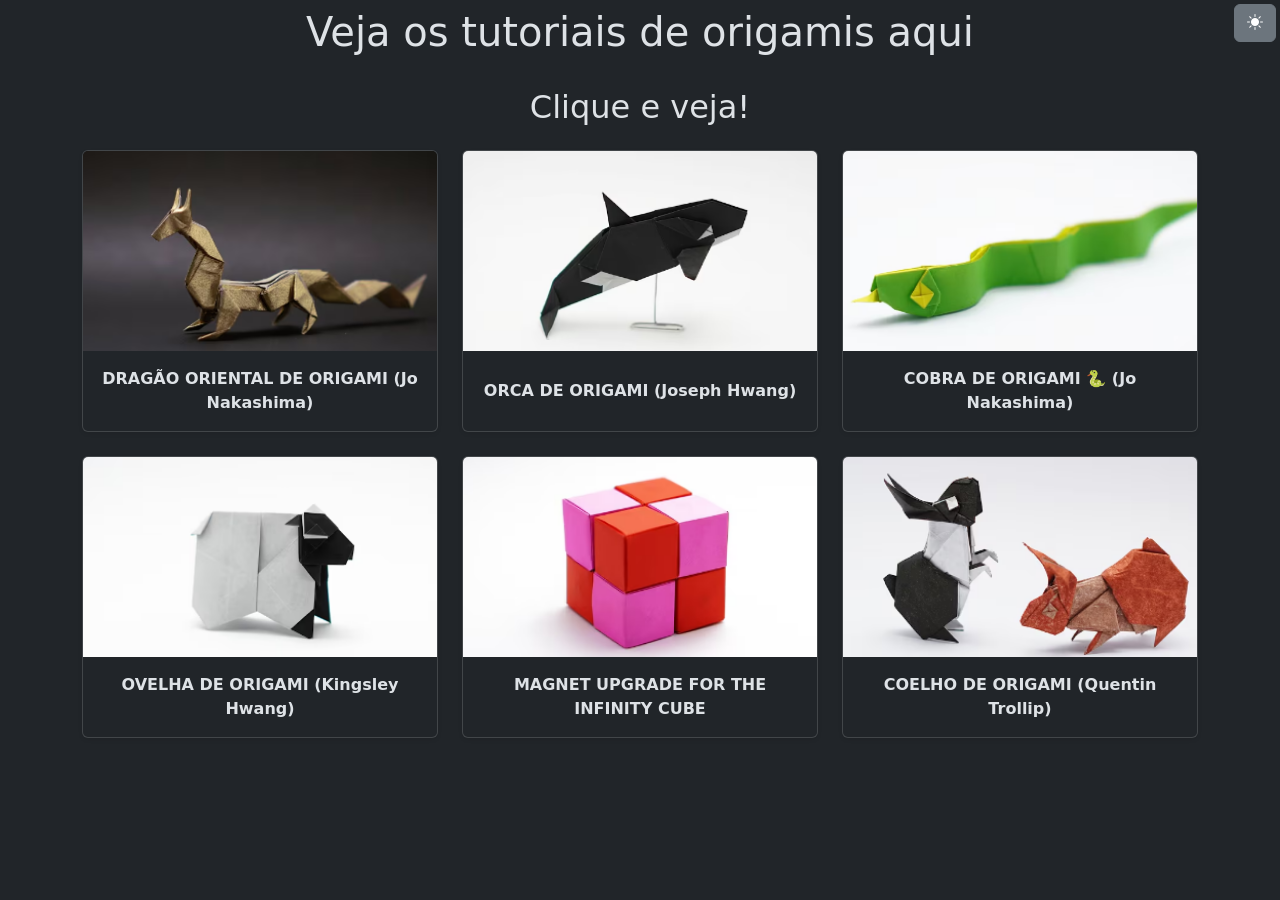
==== aula18/index.html @ 7c2fd2b0 "origami" ====
<!doctype html>
<html lang="pt-br" data-bs-theme="dark">
  <head>
    <meta charset="UTF-8" />
    <meta name="viewport" content="width=device-width, initial-scale=1.0" />
    <link
      href="https://cdn.jsdelivr.net/npm/bootstrap@5.3.8/dist/css/bootstrap.min.css"
      rel="stylesheet"
      integrity="sha384-sRIl4kxILFvY47J16cr9ZwB07vP4J8+LH7qKQnuqkuIAvNWLzeN8tE5YBujZqJLB"
      crossorigin="anonymous"
    />
    <link rel="stylesheet" href="https://cdn.jsdelivr.net/npm/bootstrap-icons@1.13.1/font/bootstrap-icons.min.css">
    <title>Origamis</title>
  </head>
  <body>
    <button  class="btn btn-secondary position-absolute top-0 end-0 m-1 " id="alterarTema" onclick="mudarTema()"><i class="bi bi-brightness-high-fill"></i></button>
    <h1 class="text-center m-2">Veja os tutoriais de origamis aqui</h1>
    <br />
    <h2 class="text-center">Clique e veja!</h2>
    <div class="container text-center my-4">
      <div class="row g-4" id="linha">
        
      </div>
    </div>

<!-- Modal -->
<div class="modal fade" id="ModalOrigami" tabindex="-1" aria-labelledby="exampleModalLabel" aria-hidden="true">
  <div class="modal-dialog modal-dialog-centered modal-lg">
    <div class="modal-content">
      <div class="modal-header">
        <h1 class="modal-title fs-5" id="tituloModal"></h1>
        <button type="button" class="btn-close" data-bs-dismiss="modal" aria-label="Close"></button>
      </div>
      <div class="modal-body">
        <div class="ratio ratio-16x9">
          <iframe id="video" src="" title="YouTube video player" frameborder="0" allow="accelerometer; autoplay; clipboard-write; encrypted-media; gyroscope; picture-in-picture; web-share" referrerpolicy="strict-origin-when-cross-origin" allowfullscreen></iframe>
        </div>
      </div>
    </div>
  </div>
</div>
    <script
      src="https://cdn.jsdelivr.net/npm/bootstrap@5.3.8/dist/js/bootstrap.bundle.min.js"
      integrity="sha384-FKyoEForCGlyvwx9Hj09JcYn3nv7wiPVlz7YYwJrWVcXK/BmnVDxM+D2scQbITxI"
      crossorigin="anonymous"
    ></script>
    <script src="script.js"></script>
  </body>
</html>
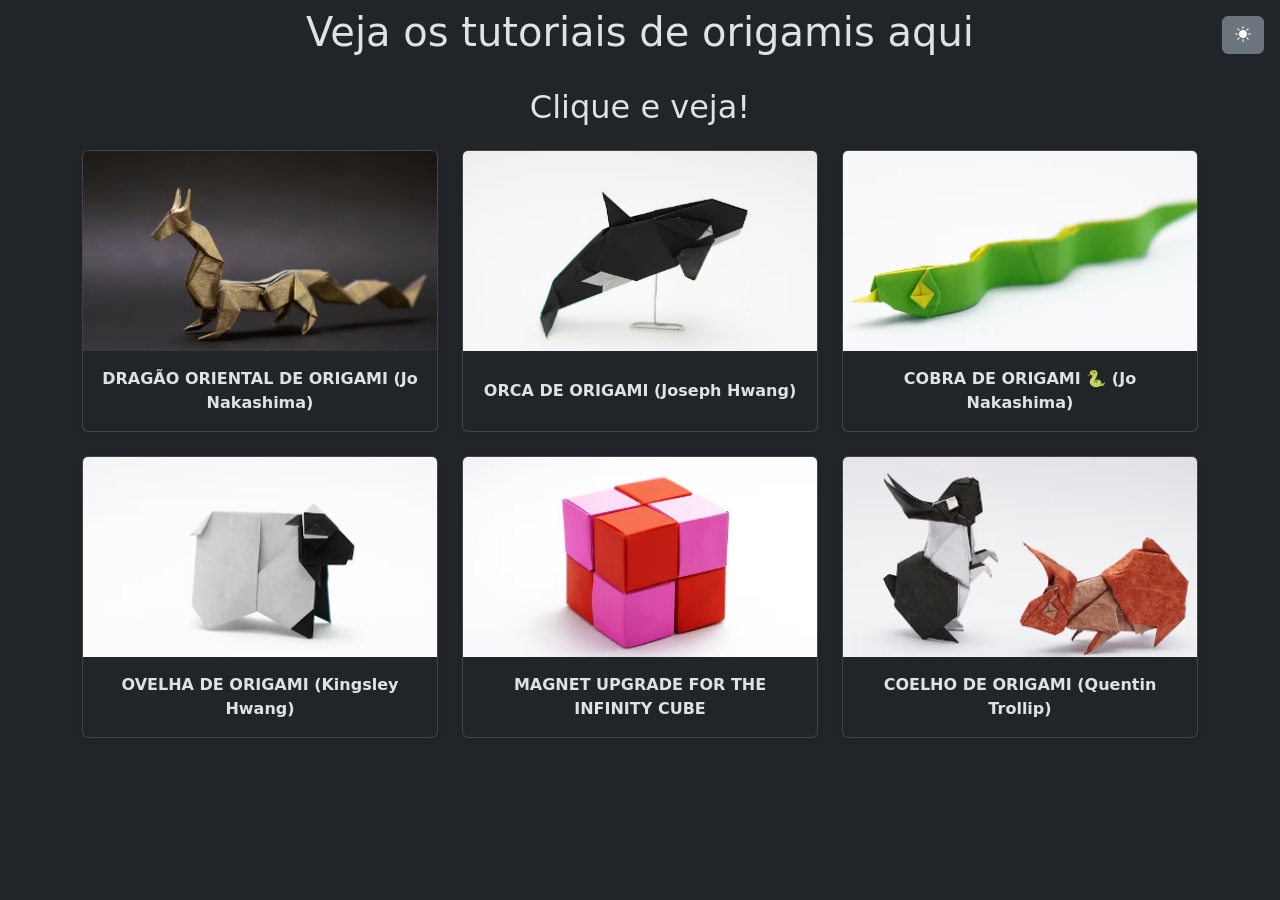
==== commit 57504cb4: "hover" ====
--- a/aula18/index.html
+++ b/aula18/index.html
@@ -9,36 +9,80 @@
       integrity="sha384-sRIl4kxILFvY47J16cr9ZwB07vP4J8+LH7qKQnuqkuIAvNWLzeN8tE5YBujZqJLB"
       crossorigin="anonymous"
     />
-    <link rel="stylesheet" href="https://cdn.jsdelivr.net/npm/bootstrap-icons@1.13.1/font/bootstrap-icons.min.css">
+    <link
+      rel="stylesheet"
+      href="https://cdn.jsdelivr.net/npm/bootstrap-icons@1.13.1/font/bootstrap-icons.min.css"
+    />
     <title>Origamis</title>
+    <style>
+      .card-hover:hover {
+        transform: translate(-5px, -2px);
+        box-shadow: 0 8px 16px rgba(0, 0, 0, 0.2) !important;
+        transition: all 0.5s;
+      }
+      .card-hover {
+        transition: all 0.5s;
+      }
+    </style>
   </head>
   <body>
-    <button  class="btn btn-secondary position-absolute top-0 end-0 m-1 " id="alterarTema" onclick="mudarTema()"><i class="bi bi-brightness-high-fill"></i></button>
+    <button
+      class="btn btn-secondary position-absolute top-0 end-0 m-3"
+      id="alterarTema"
+      onclick="mudarTema()"
+    >
+      <i class="bi bi-brightness-high-fill"></i>
+    </button>
     <h1 class="text-center m-2">Veja os tutoriais de origamis aqui</h1>
     <br />
     <h2 class="text-center">Clique e veja!</h2>
     <div class="container text-center my-4">
-      <div class="row g-4" id="linha">
-        
-      </div>
+      <div class="row g-4" id="linha"></div>
     </div>
 
-<!-- Modal -->
-<div class="modal fade" id="ModalOrigami" tabindex="-1" aria-labelledby="exampleModalLabel" aria-hidden="true">
-  <div class="modal-dialog modal-dialog-centered modal-lg">
-    <div class="modal-content">
-      <div class="modal-header">
-        <h1 class="modal-title fs-5" id="tituloModal"></h1>
-        <button type="button" class="btn-close" data-bs-dismiss="modal" aria-label="Close"></button>
-      </div>
-      <div class="modal-body">
-        <div class="ratio ratio-16x9">
-          <iframe id="video" src="" title="YouTube video player" frameborder="0" allow="accelerometer; autoplay; clipboard-write; encrypted-media; gyroscope; picture-in-picture; web-share" referrerpolicy="strict-origin-when-cross-origin" allowfullscreen></iframe>
+    <!-- Modal -->
+    <div
+      class="modal fade"
+      id="ModalOrigami"
+      tabindex="-1"
+      aria-labelledby="exampleModalLabel"
+      aria-hidden="true"
+    >
+      <div class="modal-dialog modal-dialog-centered modal-lg">
+        <div class="modal-content">
+          <div class="modal-header">
+            <h1 class="modal-title fs-5" id="tituloModal"></h1>
+            <button
+              type="button"
+              class="btn-close"
+              data-bs-dismiss="modal"
+              aria-label="Close"
+            ></button>
+          </div>
+          <div class="modal-body">
+            <div class="ratio ratio-16x9">
+              <iframe
+                id="video"
+                src=""
+                title="YouTube video player"
+                frameborder="0"
+                allow="
+                  accelerometer;
+                  autoplay;
+                  clipboard-write;
+                  encrypted-media;
+                  gyroscope;
+                  picture-in-picture;
+                  web-share;
+                "
+                referrerpolicy="strict-origin-when-cross-origin"
+                allowfullscreen
+              ></iframe>
+            </div>
+          </div>
         </div>
       </div>
     </div>
-  </div>
-</div>
     <script
       src="https://cdn.jsdelivr.net/npm/bootstrap@5.3.8/dist/js/bootstrap.bundle.min.js"
       integrity="sha384-FKyoEForCGlyvwx9Hj09JcYn3nv7wiPVlz7YYwJrWVcXK/BmnVDxM+D2scQbITxI"
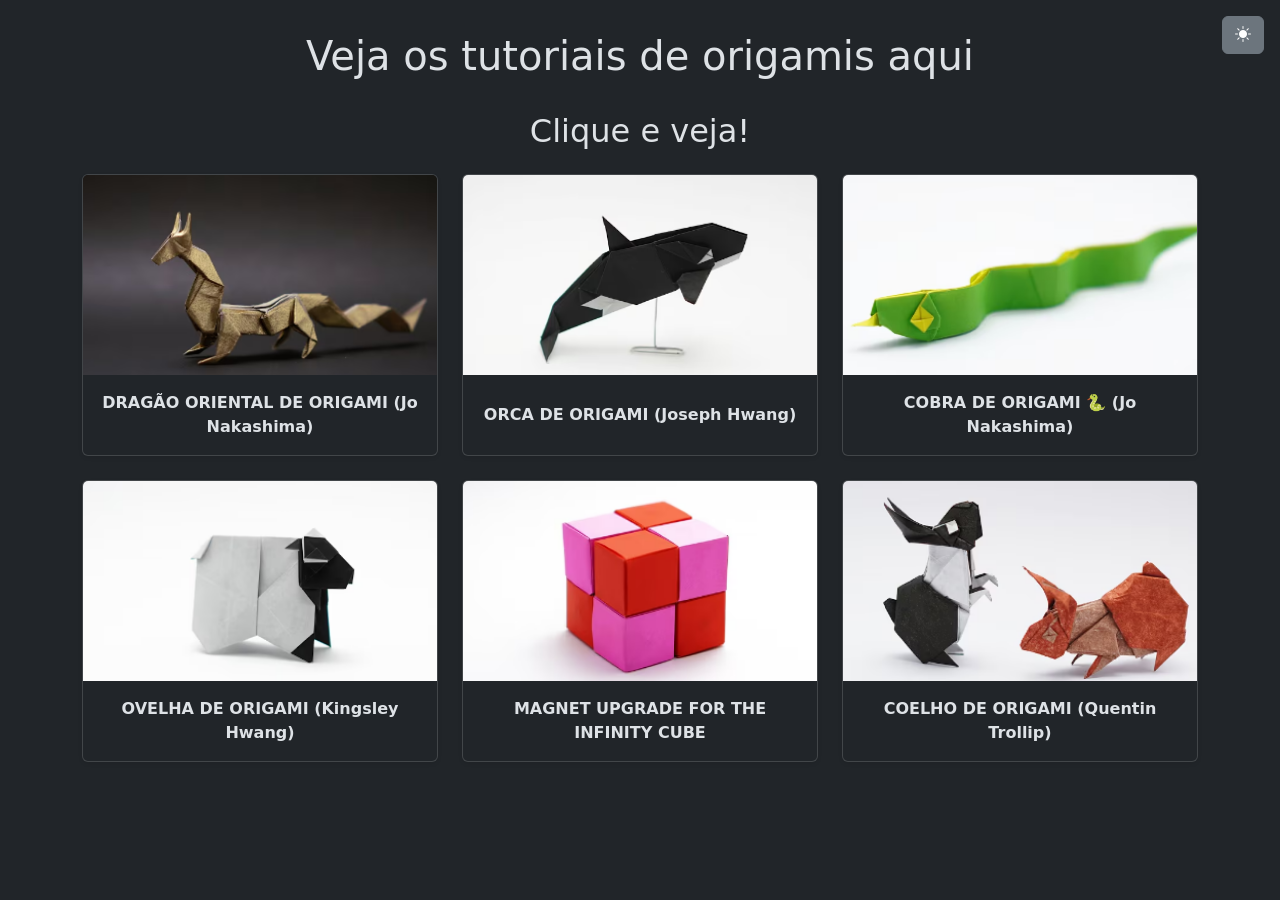
==== commit 699f449f: "bug icone tema" ====
--- a/aula18/index.html
+++ b/aula18/index.html
@@ -33,6 +33,7 @@
     >
       <i class="bi bi-brightness-high-fill"></i>
     </button>
+    <br>
     <h1 class="text-center m-2">Veja os tutoriais de origamis aqui</h1>
     <br />
     <h2 class="text-center">Clique e veja!</h2>
